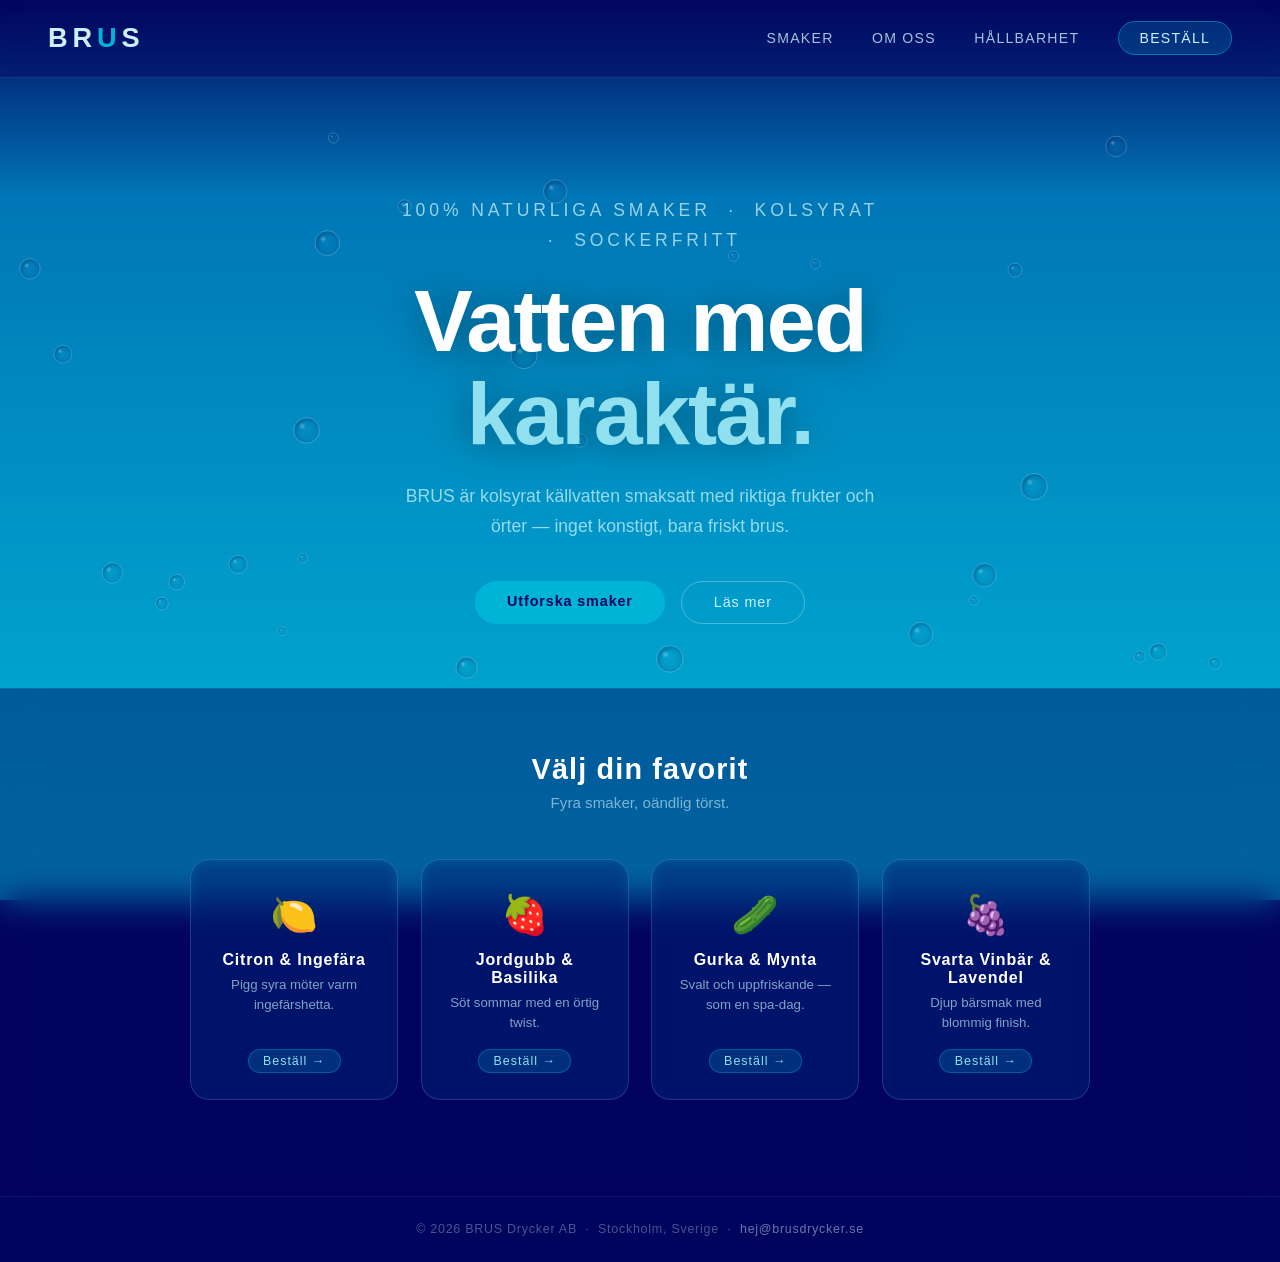
==== index.html @ 4c1146b9 "Initial commit" ====
<!DOCTYPE html>
<html lang="sv">
<head>
  <meta charset="UTF-8" />
  <meta name="viewport" content="width=device-width, initial-scale=1.0" />
  <title>BRUS — Smaksatt kolsyrat vatten</title>
  <link rel="stylesheet" href="brus.css" />
</head>
<body>
  <canvas id="c"></canvas>
  <div id="ui">

    <nav>
      <a class="logo" href="index.html">BR<span>U</span>S</a>
      <ul>
        <li><a href="smaker.html">Smaker</a></li>
        <li><a href="om-oss.html">Om oss</a></li>
        <li><a href="hallbarhet.html">Hållbarhet</a></li>
        <li><a href="bestall.html" class="nav-cta">Beställ</a></li>
      </ul>
    </nav>

    <section class="hero">
      <p class="hero-eyebrow">100% naturliga smaker &nbsp;·&nbsp; Kolsyrat &nbsp;·&nbsp; Sockerfritt</p>
      <h1>Vatten med<br><em>karaktär.</em></h1>
      <p>BRUS är kolsyrat källvatten smaksatt med riktiga frukter och örter — inget konstigt, bara friskt brus.</p>
      <div class="hero-btns">
        <a href="smaker.html" class="btn-primary">Utforska smaker</a>
        <a href="om-oss.html" class="btn-ghost">Läs mer</a>
      </div>
    </section>

    <section class="products">
      <h2>Välj din favorit</h2>
      <p class="sub">Fyra smaker, oändlig törst.</p>
      <div class="cards">
        <div class="card">
          <div class="card-icon">🍋</div>
          <h3>Citron & Ingefära</h3>
          <p>Pigg syra möter varm ingefärshetta.</p>
          <a href="bestall.html?smak=citron-ingefara" class="card-tag">Beställ →</a>
        </div>
        <div class="card">
          <div class="card-icon">🍓</div>
          <h3>Jordgubb & Basilika</h3>
          <p>Söt sommar med en örtig twist.</p>
          <a href="bestall.html?smak=jordgubb-basilika" class="card-tag">Beställ →</a>
        </div>
        <div class="card">
          <div class="card-icon">🥒</div>
          <h3>Gurka & Mynta</h3>
          <p>Svalt och uppfriskande — som en spa-dag.</p>
          <a href="bestall.html?smak=gurka-mynta" class="card-tag">Beställ →</a>
        </div>
        <div class="card">
          <div class="card-icon">🍇</div>
          <h3>Svarta Vinbär & Lavendel</h3>
          <p>Djup bärsmak med blommig finish.</p>
          <a href="bestall.html?smak=svarta-vinbar-lavendel" class="card-tag">Beställ →</a>
        </div>
      </div>
    </section>

    <footer>© 2026 BRUS Drycker AB &nbsp;·&nbsp; Stockholm, Sverige &nbsp;·&nbsp; <a href="mailto:hej@brusdrycker.se">hej@brusdrycker.se</a></footer>
  </div>
  <script src="bubbles.js"></script>
</body>
</html>
---- brus.css ----
* { margin: 0; padding: 0; box-sizing: border-box; }
body { background: #03045e; overflow-x: hidden; font-family: 'Helvetica Neue', Helvetica, Arial, sans-serif; color: #fff; }
canvas { display: block; cursor: none; position: fixed; inset: 0; z-index: 0; }

/* ── Layout ── */
#ui { position: relative; z-index: 10; min-height: 100vh; display: flex; flex-direction: column; }

/* ── Nav ── */
nav {
  display: flex; align-items: center; justify-content: space-between;
  padding: 1.4rem 3rem;
  background: rgba(3,4,94,0.35);
  backdrop-filter: blur(14px);
  border-bottom: 1px solid rgba(160,220,255,0.12);
}
.logo {
  font-size: 1.7rem; font-weight: 800; letter-spacing: 0.18em;
  color: #caf0f8; text-transform: uppercase; text-decoration: none;
}
.logo span { color: #00b4d8; }
nav ul { list-style: none; display: flex; gap: 2.4rem; }
nav ul li a {
  text-decoration: none; color: rgba(202,240,248,0.8);
  font-size: 0.88rem; letter-spacing: 0.09em; text-transform: uppercase;
  transition: color 0.2s;
}
nav ul li a:hover { color: #fff; }
nav ul li a.active { color: #fff; border-bottom: 1px solid rgba(0,180,216,0.6); }
.nav-cta {
  background: rgba(0,180,216,0.2);
  border: 1px solid rgba(0,180,216,0.5) !important;
  padding: 0.5rem 1.3rem; border-radius: 99px;
  color: #caf0f8 !important;
  transition: background 0.2s, border-color 0.2s;
}
.nav-cta:hover { background: rgba(0,180,216,0.4) !important; border-color: #00b4d8 !important; }

/* ── Hero ── */
.hero {
  flex: 1; display: flex; flex-direction: column;
  align-items: center; justify-content: center;
  text-align: center; padding: 6rem 2rem 4rem;
}
.hero-eyebrow {
  font-size: 0.78rem; letter-spacing: 0.22em; text-transform: uppercase;
  color: #00b4d8; margin-bottom: 1.2rem;
}
.hero h1 {
  font-size: clamp(2.8rem, 7vw, 5.5rem);
  font-weight: 800; line-height: 1.05; letter-spacing: -0.02em;
  text-shadow: 0 2px 40px rgba(0,0,0,0.4);
}
.hero h1 em { font-style: normal; color: #90e0ef; }
.hero p {
  margin-top: 1.4rem; max-width: 480px;
  font-size: 1.1rem; line-height: 1.7;
  color: rgba(202,240,248,0.75);
}
.hero-btns { display: flex; gap: 1rem; margin-top: 2.4rem; flex-wrap: wrap; justify-content: center; }

/* ── Buttons ── */
.btn-primary {
  background: #00b4d8; color: #03045e;
  font-weight: 700; font-size: 0.9rem; letter-spacing: 0.06em;
  padding: 0.8rem 2rem; border-radius: 99px; text-decoration: none;
  transition: background 0.2s, transform 0.15s; display: inline-block;
}
.btn-primary:hover { background: #90e0ef; transform: translateY(-1px); }
.btn-ghost {
  border: 1px solid rgba(202,240,248,0.35); color: #caf0f8;
  font-size: 0.9rem; letter-spacing: 0.06em;
  padding: 0.8rem 2rem; border-radius: 99px; text-decoration: none;
  transition: border-color 0.2s, background 0.2s; display: inline-block;
}
.btn-ghost:hover { border-color: rgba(202,240,248,0.7); background: rgba(202,240,248,0.07); }

/* ── Products strip ── */
.products {
  padding: 4rem 3rem 6rem;
  background: rgba(3,4,94,0.45);
  backdrop-filter: blur(18px);
  border-top: 1px solid rgba(160,220,255,0.1);
}
.products h2 {
  text-align: center; font-size: 1.8rem; font-weight: 700;
  letter-spacing: 0.04em; margin-bottom: 0.5rem;
}
.products .sub {
  text-align: center; color: rgba(202,240,248,0.6);
  font-size: 0.95rem; margin-bottom: 3rem;
}
.cards {
  display: grid;
  grid-template-columns: repeat(auto-fit, minmax(200px, 1fr));
  gap: 1.4rem; max-width: 900px; margin: 0 auto;
}
.card {
  border: 1px solid rgba(160,220,255,0.18);
  border-radius: 1.2rem;
  background: rgba(0,119,182,0.15);
  backdrop-filter: blur(8px);
  padding: 2rem 1.4rem 1.6rem;
  text-align: center;
  transition: transform 0.2s, background 0.2s;
  display: flex; flex-direction: column; align-items: center;
}
.card:hover { transform: translateY(-4px); background: rgba(0,119,182,0.28); }
.card-icon { font-size: 2.4rem; margin-bottom: 0.8rem; }
.card h3 { font-size: 1rem; font-weight: 700; letter-spacing: 0.05em; margin-bottom: 0.4rem; }
.card p { font-size: 0.83rem; color: rgba(202,240,248,0.65); line-height: 1.5; flex: 1; }
.card-price { font-size: 1.1rem; font-weight: 700; color: #90e0ef; margin-top: 0.8rem; }
.card-tag {
  display: inline-block; margin-top: 1rem;
  background: rgba(0,180,216,0.18); border: 1px solid rgba(0,180,216,0.35);
  border-radius: 99px; padding: 0.25rem 0.9rem;
  font-size: 0.78rem; letter-spacing: 0.08em; color: #90e0ef;
  text-decoration: none; transition: background 0.2s;
}
.card-tag:hover { background: rgba(0,180,216,0.35); }

/* ── Page sections ── */
.page-section {
  flex: 1; padding: 5rem 3rem;
}
.page-section h1 {
  font-size: clamp(2rem, 5vw, 3.5rem);
  font-weight: 800; letter-spacing: -0.02em; margin-bottom: 0.6rem;
}
.page-section h1 em { font-style: normal; color: #90e0ef; }
.page-section .lead {
  font-size: 1.05rem; color: rgba(202,240,248,0.7);
  max-width: 540px; line-height: 1.75; margin-bottom: 3rem;
}
.divider {
  border: none; border-top: 1px solid rgba(160,220,255,0.12);
  margin: 3rem 0;
}
.two-col {
  display: grid; grid-template-columns: 1fr 1fr;
  gap: 2rem; max-width: 860px;
}
@media (max-width: 640px) { .two-col { grid-template-columns: 1fr; } }
.info-block h3 {
  font-size: 1rem; font-weight: 700; color: #00b4d8;
  letter-spacing: 0.06em; text-transform: uppercase; margin-bottom: 0.5rem;
}
.info-block p { font-size: 0.9rem; color: rgba(202,240,248,0.7); line-height: 1.65; }

/* ── Smaker page ── */
.flavor-grid {
  display: grid;
  grid-template-columns: repeat(auto-fit, minmax(240px, 1fr));
  gap: 1.8rem; max-width: 1000px;
}
.flavor-card {
  border: 1px solid rgba(160,220,255,0.18);
  border-radius: 1.4rem;
  background: rgba(0,119,182,0.15);
  backdrop-filter: blur(8px);
  padding: 2.4rem 1.8rem;
  transition: transform 0.2s, background 0.2s;
}
.flavor-card:hover { transform: translateY(-4px); background: rgba(0,119,182,0.28); }
.flavor-card .icon { font-size: 3rem; margin-bottom: 1rem; }
.flavor-card h3 { font-size: 1.15rem; font-weight: 700; margin-bottom: 0.4rem; }
.flavor-card .desc { font-size: 0.88rem; color: rgba(202,240,248,0.65); line-height: 1.6; margin-bottom: 0.6rem; }
.flavor-card .ingredients { font-size: 0.78rem; color: rgba(202,240,248,0.45); letter-spacing: 0.04em; margin-bottom: 1.2rem; }
.flavor-card .price { font-size: 1.1rem; font-weight: 700; color: #90e0ef; margin-bottom: 1rem; }

/* ── Order form ── */
.order-wrap { display: grid; grid-template-columns: 1fr 1fr; gap: 3rem; max-width: 960px; }
@media (max-width: 700px) { .order-wrap { grid-template-columns: 1fr; } }
.order-form h2, .order-summary h2 {
  font-size: 1.2rem; font-weight: 700; letter-spacing: 0.05em;
  color: #90e0ef; text-transform: uppercase; margin-bottom: 1.4rem;
}
.form-group { margin-bottom: 1.2rem; }
.form-group label { display: block; font-size: 0.78rem; letter-spacing: 0.1em; text-transform: uppercase; color: rgba(202,240,248,0.6); margin-bottom: 0.4rem; }
.form-group input, .form-group select {
  width: 100%; background: rgba(0,119,182,0.18);
  border: 1px solid rgba(160,220,255,0.22);
  border-radius: 0.6rem; padding: 0.7rem 0.9rem;
  color: #fff; font-size: 0.95rem;
  transition: border-color 0.2s;
}
.form-group input:focus, .form-group select:focus { outline: none; border-color: #00b4d8; }
.form-group select option { background: #03045e; }
.product-pick {
  border: 1px solid rgba(160,220,255,0.18);
  border-radius: 1rem; padding: 1rem 1.2rem;
  display: flex; align-items: center; gap: 1rem;
  margin-bottom: 0.8rem; cursor: pointer;
  transition: background 0.2s;
}
.product-pick:hover { background: rgba(0,119,182,0.2); }
.product-pick input[type=checkbox] { accent-color: #00b4d8; width: 1.1rem; height: 1.1rem; flex-shrink: 0; }
.product-pick .pick-icon { font-size: 1.6rem; }
.product-pick .pick-info { flex: 1; }
.product-pick .pick-info strong { display: block; font-size: 0.92rem; }
.product-pick .pick-info span { font-size: 0.78rem; color: rgba(202,240,248,0.55); }
.product-pick .pick-price { font-size: 0.9rem; font-weight: 700; color: #90e0ef; }
.qty-row { display: flex; align-items: center; gap: 0.6rem; margin-top: 0.5rem; }
.qty-row label { font-size: 0.78rem; color: rgba(202,240,248,0.55); margin: 0; }
.qty-row select { width: auto; padding: 0.3rem 0.5rem; font-size: 0.85rem; }
.summary-line { display: flex; justify-content: space-between; font-size: 0.9rem; color: rgba(202,240,248,0.7); margin-bottom: 0.7rem; }
.summary-line.total { font-weight: 700; color: #fff; font-size: 1.05rem; border-top: 1px solid rgba(160,220,255,0.15); padding-top: 0.7rem; margin-top: 0.4rem; }
.submit-btn {
  width: 100%; margin-top: 1.8rem;
  background: #00b4d8; color: #03045e;
  font-weight: 700; font-size: 1rem; letter-spacing: 0.05em;
  padding: 0.9rem; border: none; border-radius: 99px; cursor: pointer;
  transition: background 0.2s, transform 0.15s;
}
.submit-btn:hover { background: #90e0ef; transform: translateY(-1px); }
.confirmation {
  display: none; text-align: center; padding: 3rem 1rem;
}
.confirmation .check { font-size: 3.5rem; margin-bottom: 1rem; }
.confirmation h2 { font-size: 1.6rem; font-weight: 800; margin-bottom: 0.6rem; }
.confirmation p { color: rgba(202,240,248,0.7); line-height: 1.7; }

/* ── Footer ── */
footer {
  text-align: center; padding: 1.6rem;
  background: rgba(3,4,94,0.6);
  font-size: 0.78rem; color: rgba(202,240,248,0.35);
  letter-spacing: 0.06em;
  border-top: 1px solid rgba(160,220,255,0.08);
}
footer a { color: rgba(202,240,248,0.5); text-decoration: none; }
footer a:hover { color: #caf0f8; }
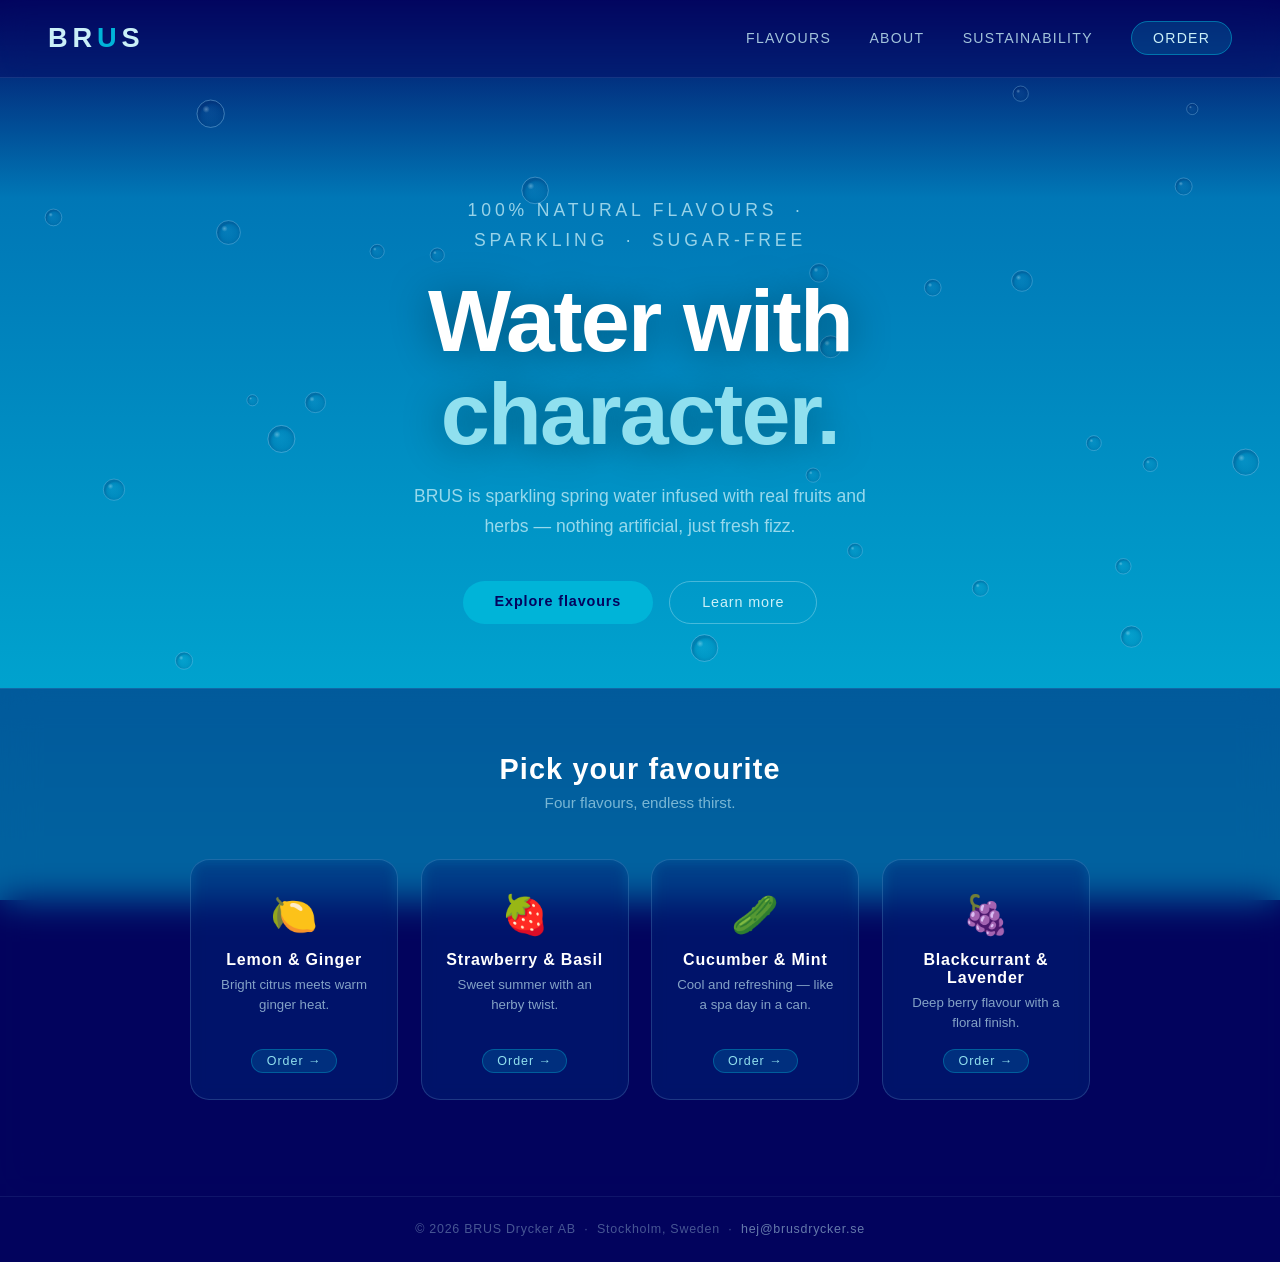
==== commit f1aef7ff: "Translate all pages to English" ====
--- a/index.html
+++ b/index.html
@@ -1,9 +1,9 @@
 <!DOCTYPE html>
-<html lang="sv">
+<html lang="en">
 <head>
   <meta charset="UTF-8" />
   <meta name="viewport" content="width=device-width, initial-scale=1.0" />
-  <title>BRUS — Smaksatt kolsyrat vatten</title>
+  <title>BRUS — Flavoured Sparkling Water</title>
   <link rel="stylesheet" href="brus.css" />
 </head>
 <body>
@@ -13,55 +13,55 @@
     <nav>
       <a class="logo" href="index.html">BR<span>U</span>S</a>
       <ul>
-        <li><a href="smaker.html">Smaker</a></li>
-        <li><a href="om-oss.html">Om oss</a></li>
-        <li><a href="hallbarhet.html">Hållbarhet</a></li>
-        <li><a href="bestall.html" class="nav-cta">Beställ</a></li>
+        <li><a href="smaker.html">Flavours</a></li>
+        <li><a href="om-oss.html">About</a></li>
+        <li><a href="hallbarhet.html">Sustainability</a></li>
+        <li><a href="bestall.html" class="nav-cta">Order</a></li>
       </ul>
     </nav>
 
     <section class="hero">
-      <p class="hero-eyebrow">100% naturliga smaker &nbsp;·&nbsp; Kolsyrat &nbsp;·&nbsp; Sockerfritt</p>
-      <h1>Vatten med<br><em>karaktär.</em></h1>
-      <p>BRUS är kolsyrat källvatten smaksatt med riktiga frukter och örter — inget konstigt, bara friskt brus.</p>
+      <p class="hero-eyebrow">100% natural flavours &nbsp;·&nbsp; Sparkling &nbsp;·&nbsp; Sugar-free</p>
+      <h1>Water with<br><em>character.</em></h1>
+      <p>BRUS is sparkling spring water infused with real fruits and herbs — nothing artificial, just fresh fizz.</p>
       <div class="hero-btns">
-        <a href="smaker.html" class="btn-primary">Utforska smaker</a>
-        <a href="om-oss.html" class="btn-ghost">Läs mer</a>
+        <a href="smaker.html" class="btn-primary">Explore flavours</a>
+        <a href="om-oss.html" class="btn-ghost">Learn more</a>
       </div>
     </section>
 
     <section class="products">
-      <h2>Välj din favorit</h2>
-      <p class="sub">Fyra smaker, oändlig törst.</p>
+      <h2>Pick your favourite</h2>
+      <p class="sub">Four flavours, endless thirst.</p>
       <div class="cards">
         <div class="card">
           <div class="card-icon">🍋</div>
-          <h3>Citron & Ingefära</h3>
-          <p>Pigg syra möter varm ingefärshetta.</p>
-          <a href="bestall.html?smak=citron-ingefara" class="card-tag">Beställ →</a>
+          <h3>Lemon & Ginger</h3>
+          <p>Bright citrus meets warm ginger heat.</p>
+          <a href="bestall.html?smak=citron-ingefara" class="card-tag">Order →</a>
         </div>
         <div class="card">
           <div class="card-icon">🍓</div>
-          <h3>Jordgubb & Basilika</h3>
-          <p>Söt sommar med en örtig twist.</p>
-          <a href="bestall.html?smak=jordgubb-basilika" class="card-tag">Beställ →</a>
+          <h3>Strawberry & Basil</h3>
+          <p>Sweet summer with an herby twist.</p>
+          <a href="bestall.html?smak=jordgubb-basilika" class="card-tag">Order →</a>
         </div>
         <div class="card">
           <div class="card-icon">🥒</div>
-          <h3>Gurka & Mynta</h3>
-          <p>Svalt och uppfriskande — som en spa-dag.</p>
-          <a href="bestall.html?smak=gurka-mynta" class="card-tag">Beställ →</a>
+          <h3>Cucumber & Mint</h3>
+          <p>Cool and refreshing — like a spa day in a can.</p>
+          <a href="bestall.html?smak=gurka-mynta" class="card-tag">Order →</a>
         </div>
         <div class="card">
           <div class="card-icon">🍇</div>
-          <h3>Svarta Vinbär & Lavendel</h3>
-          <p>Djup bärsmak med blommig finish.</p>
-          <a href="bestall.html?smak=svarta-vinbar-lavendel" class="card-tag">Beställ →</a>
+          <h3>Blackcurrant & Lavender</h3>
+          <p>Deep berry flavour with a floral finish.</p>
+          <a href="bestall.html?smak=svarta-vinbar-lavendel" class="card-tag">Order →</a>
         </div>
       </div>
     </section>
 
-    <footer>© 2026 BRUS Drycker AB &nbsp;·&nbsp; Stockholm, Sverige &nbsp;·&nbsp; <a href="mailto:hej@brusdrycker.se">hej@brusdrycker.se</a></footer>
+    <footer>© 2026 BRUS Drycker AB &nbsp;·&nbsp; Stockholm, Sweden &nbsp;·&nbsp; <a href="mailto:hej@brusdrycker.se">hej@brusdrycker.se</a></footer>
   </div>
   <script src="bubbles.js"></script>
 </body>
